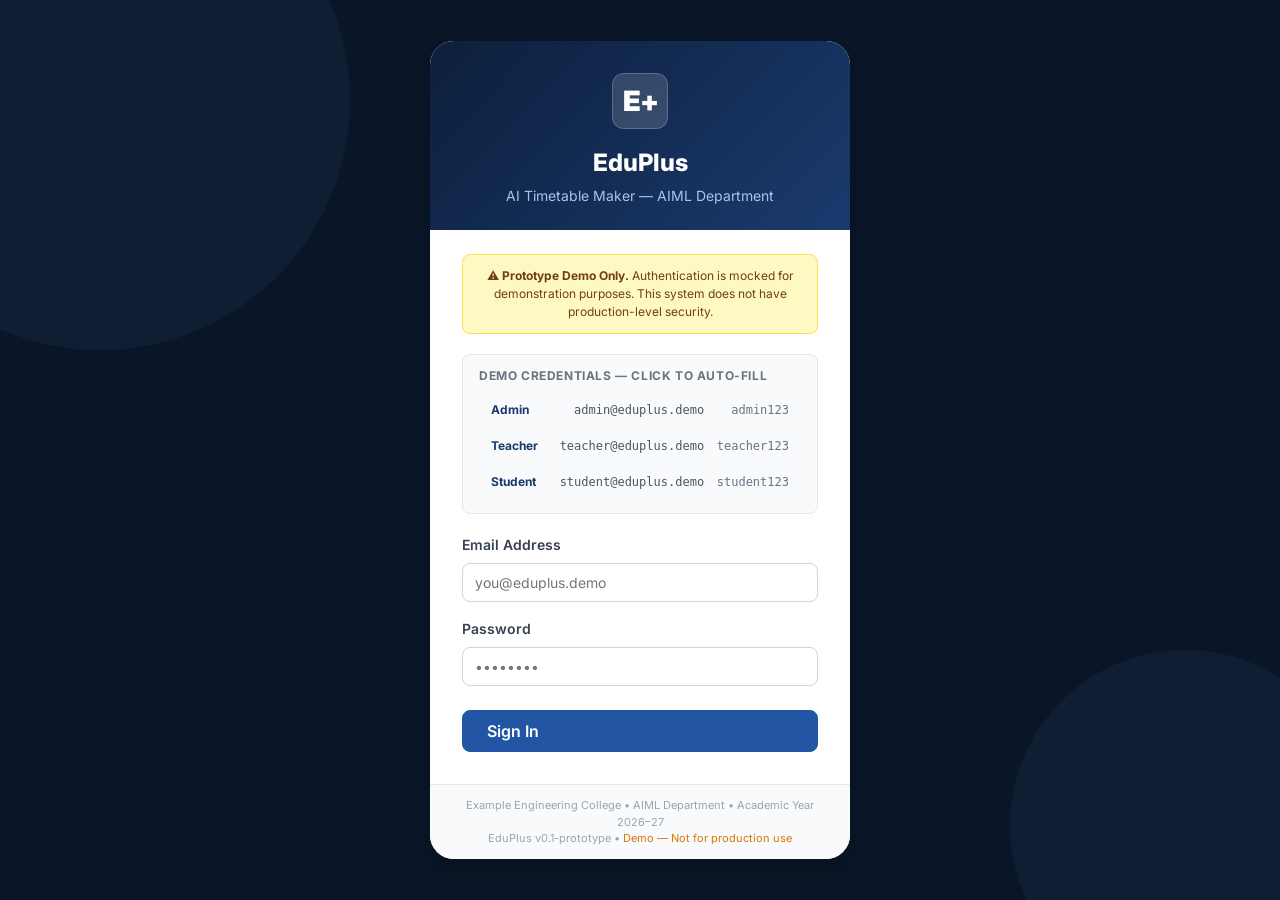
==== index.html @ bc9113ea "feat: initial prototype demo and architectural specification baseline" ====
<!DOCTYPE html>
<html lang="en">
<head>
  <meta charset="UTF-8" />
  <meta name="viewport" content="width=device-width, initial-scale=1.0" />
  <title>EduPlus — AI Timetable Maker | Login</title>
  <meta name="description" content="EduPlus AI Timetable Maker — Sign in to the college timetable management system for AIML Department." />
  <link rel="preconnect" href="https://fonts.googleapis.com" />
  <link rel="preconnect" href="https://fonts.gstatic.com" crossorigin />
  <link href="https://fonts.googleapis.com/css2?family=Inter:wght@400;500;600;700;800&display=swap" rel="stylesheet" />
  <link rel="stylesheet" href="src/css/style.css" />
</head>
<body>

<!-- LOGIN PAGE -->
<main class="login-page" role="main" id="login-page">
  <!-- Background decorative shapes -->
  <div class="login-bg-shape" style="width:500px;height:500px;top:-150px;left:-150px;"></div>
  <div class="login-bg-shape" style="width:350px;height:350px;bottom:-100px;right:-80px;"></div>

  <div class="login-card" role="dialog" aria-label="Sign in to EduPlus">
    <!-- Card header -->
    <div class="login-header">
      <div class="login-logo" aria-hidden="true">E+</div>
      <h1 class="login-title">EduPlus</h1>
      <p class="login-subtitle">AI Timetable Maker &mdash; AIML Department</p>
    </div>

    <!-- Card body -->
    <div class="login-body">
      <!-- Prototype notice -->
      <div class="login-proto-notice" role="note" aria-label="Prototype notice">
        ⚠️ <strong>Prototype Demo Only.</strong> Authentication is mocked for demonstration purposes.
        This system does not have production-level security.
      </div>

      <!-- Demo credential quick-fill -->
      <div class="demo-creds" id="demo-creds-panel">
        <div class="demo-creds-title">Demo Credentials — click to auto-fill</div>
        <div class="demo-cred-row" id="fill-admin" role="button" tabindex="0" aria-label="Auto-fill Admin credentials" onclick="fillCredentials('admin@eduplus.demo','admin123')">
          <span class="demo-cred-role">Admin</span>
          <span class="demo-cred-email">admin@eduplus.demo</span>
          <span class="demo-cred-pass">admin123</span>
        </div>
        <div class="demo-cred-row" id="fill-teacher" role="button" tabindex="0" aria-label="Auto-fill Teacher credentials" onclick="fillCredentials('teacher@eduplus.demo','teacher123')">
          <span class="demo-cred-role">Teacher</span>
          <span class="demo-cred-email">teacher@eduplus.demo</span>
          <span class="demo-cred-pass">teacher123</span>
        </div>
        <div class="demo-cred-row" id="fill-student" role="button" tabindex="0" aria-label="Auto-fill Student credentials" onclick="fillCredentials('student@eduplus.demo','student123')">
          <span class="demo-cred-role">Student</span>
          <span class="demo-cred-email">student@eduplus.demo</span>
          <span class="demo-cred-pass">student123</span>
        </div>
      </div>

      <!-- Login form -->
      <form id="login-form" novalidate>
        <div class="form-group" style="margin-bottom: 16px;">
          <label class="form-label" for="email-input">Email Address</label>
          <input
            class="form-input"
            type="email"
            id="email-input"
            name="email"
            placeholder="you@eduplus.demo"
            autocomplete="username"
            required
            aria-describedby="email-error"
          />
          <span class="form-error hidden" id="email-error" aria-live="polite"></span>
        </div>

        <div class="form-group" style="margin-bottom: 24px;">
          <label class="form-label" for="password-input">Password</label>
          <input
            class="form-input"
            type="password"
            id="password-input"
            name="password"
            placeholder="••••••••"
            autocomplete="current-password"
            required
            aria-describedby="password-error"
          />
          <span class="form-error hidden" id="password-error" aria-live="polite"></span>
        </div>

        <div id="login-error" class="alert alert-error hidden" role="alert" style="margin-bottom: 16px;">
          <span class="alert-icon">✕</span>
          <span id="login-error-text">Invalid email or password.</span>
        </div>

        <button class="btn btn-primary btn-lg w-full" type="submit" id="login-btn">
          <span id="login-btn-text">Sign In</span>
          <span id="login-btn-spinner" class="spinner hidden">⟳</span>
        </button>
      </form>
    </div>

    <!-- Card footer -->
    <div class="card-footer" style="text-align: center; padding: 12px 32px;">
      <p style="font-size: 11px; color: var(--gray-400); line-height: 1.5;">
        Example Engineering College &bull; AIML Department &bull; Academic Year 2026–27<br />
        EduPlus v0.1-prototype &bull; <span style="color: var(--warning-500);">Demo — Not for production use</span>
      </p>
    </div>
  </div>
</main>

<!-- Toast container -->
<div class="toast-container" id="toast-container" aria-live="polite" aria-atomic="true"></div>

<!-- Scripts -->
<script src="src/data/mockData.js"></script>
<script>
"use strict";

// ─── CREDENTIAL AUTO-FILL ─────────────────────────────────────────────────────
function fillCredentials(email, password) {
  document.getElementById('email-input').value = email;
  document.getElementById('password-input').value = password;
  document.getElementById('email-input').dispatchEvent(new Event('input'));
  document.getElementById('password-input').dispatchEvent(new Event('input'));
}

// Keyboard support for demo-cred rows
document.querySelectorAll('.demo-cred-row').forEach(row => {
  row.addEventListener('keypress', e => {
    if (e.key === 'Enter' || e.key === ' ') row.click();
  });
});

// ─── TOAST ───────────────────────────────────────────────────────────────────
function showToast(message, type = 'info') {
  const container = document.getElementById('toast-container');
  const toast = document.createElement('div');
  toast.className = `toast toast-${type}`;
  toast.setAttribute('role', 'alert');
  const icons = { success: '✓', error: '✕', info: 'ℹ', warning: '⚠' };
  toast.innerHTML = `<span>${icons[type] || 'ℹ'}</span><span>${message}</span>`;
  container.appendChild(toast);
  requestAnimationFrame(() => toast.classList.add('show'));
  setTimeout(() => {
    toast.classList.remove('show');
    setTimeout(() => toast.remove(), 350);
  }, 3500);
}

// ─── LOGIN FORM SUBMISSION ─────────────────────────────────────────────────────
const loginForm = document.getElementById('login-form');

loginForm.addEventListener('submit', function (e) {
  e.preventDefault();
  clearErrors();

  const email    = document.getElementById('email-input').value.trim();
  const password = document.getElementById('password-input').value;
  let valid = true;

  if (!email) {
    showFieldError('email-error', 'Email address is required.');
    valid = false;
  } else if (!email.includes('@')) {
    showFieldError('email-error', 'Enter a valid email address.');
    valid = false;
  }
  if (!password) {
    showFieldError('password-error', 'Password is required.');
    valid = false;
  }
  if (!valid) return;

  // Simulate async login
  setLoading(true);
  setTimeout(() => {
    const user = window.EduPlusData.DEMO_USERS.find(
      u => u.email === email && u.password === password
    );

    setLoading(false);

    if (!user) {
      document.getElementById('login-error').classList.remove('hidden');
      document.getElementById('login-error-text').textContent =
        'Invalid email or password. Use one of the demo credentials above.';
      return;
    }

    // Store mock session in sessionStorage
    sessionStorage.setItem('eduplus_user', JSON.stringify(user));
    showToast(`Welcome, ${user.name}! Redirecting…`, 'success');

    setTimeout(() => {
      const routes = {
        admin:   'admin.html',
        teacher: 'teacher.html',
        student: 'student.html',
      };
      window.location.href = routes[user.role] || 'index.html';
    }, 800);
  }, 700);
});

function showFieldError(id, msg) {
  const el = document.getElementById(id);
  el.textContent = msg;
  el.classList.remove('hidden');
}
function clearErrors() {
  ['email-error', 'password-error', 'login-error'].forEach(id => {
    const el = document.getElementById(id);
    if (el) { el.classList.add('hidden'); el.textContent = ''; }
  });
}
function setLoading(loading) {
  const btn     = document.getElementById('login-btn');
  const btnText = document.getElementById('login-btn-text');
  const spinner = document.getElementById('login-btn-spinner');
  btn.disabled = loading;
  btnText.textContent = loading ? 'Signing in…' : 'Sign In';
  spinner.classList.toggle('hidden', !loading);
}

// ─── REDIRECT IF ALREADY LOGGED IN ────────────────────────────────────────────
const existingUser = sessionStorage.getItem('eduplus_user');
if (existingUser) {
  try {
    const u = JSON.parse(existingUser);
    const routes = { admin: 'admin.html', teacher: 'teacher.html', student: 'student.html' };
    if (routes[u.role]) window.location.href = routes[u.role];
  } catch (_) { sessionStorage.removeItem('eduplus_user'); }
}
</script>
</body>
</html>
---- src/css/style.css ----
/**
 * style.css — EduPlus AI Timetable Maker
 * Design system: Professional academic SaaS — dark sidebar, clean content area
 * Font: Inter (Google Fonts)
 */

/* ─── RESET & BASE ────────────────────────────────────────────────────────── */
*, *::before, *::after { box-sizing: border-box; margin: 0; padding: 0; }

:root {
  /* Brand palette */
  --brand-900: #0a1628;
  --brand-800: #0d1f3c;
  --brand-700: #112850;
  --brand-600: #1a3a6e;
  --brand-500: #2255a4;
  --brand-400: #3b71ca;
  --brand-300: #6697d9;
  --brand-200: #a8c4ed;
  --brand-100: #dce8f8;
  --brand-50:  #f0f6ff;

  /* Accent */
  --accent-500: #7c3aed;
  --accent-400: #9461f7;
  --accent-300: #b48ef9;

  /* Semantic colours */
  --success-500: #059669;
  --success-100: #d1fae5;
  --warning-500: #d97706;
  --warning-100: #fef3c7;
  --error-500:   #dc2626;
  --error-100:   #fee2e2;
  --info-500:    #0284c7;
  --info-100:    #e0f2fe;

  /* Neutrals */
  --gray-900: #111827;
  --gray-800: #1f2937;
  --gray-700: #374151;
  --gray-600: #4b5563;
  --gray-500: #6b7280;
  --gray-400: #9ca3af;
  --gray-300: #d1d5db;
  --gray-200: #e5e7eb;
  --gray-100: #f3f4f6;
  --gray-50:  #f9fafb;
  --white:    #ffffff;

  /* Layout */
  --sidebar-width: 240px;
  --header-height: 64px;
  --content-max: 1400px;

  /* Spacing scale */
  --sp-1: 4px;  --sp-2: 8px;   --sp-3: 12px;  --sp-4: 16px;
  --sp-5: 20px; --sp-6: 24px;  --sp-8: 32px;  --sp-10: 40px;
  --sp-12: 48px; --sp-16: 64px;

  /* Typography */
  --font-sans: 'Inter', system-ui, -apple-system, sans-serif;
  --font-mono: 'JetBrains Mono', 'Fira Code', monospace;
  --text-xs: 0.75rem;   --text-sm: 0.875rem; --text-base: 1rem;
  --text-lg: 1.125rem;  --text-xl: 1.25rem;  --text-2xl: 1.5rem;
  --text-3xl: 1.875rem; --text-4xl: 2.25rem;
  --leading-tight: 1.25; --leading-snug: 1.375; --leading-normal: 1.5;

  /* Shadows */
  --shadow-xs: 0 1px 2px rgba(0,0,0,0.08);
  --shadow-sm: 0 1px 3px rgba(0,0,0,0.10), 0 1px 2px rgba(0,0,0,0.06);
  --shadow-md: 0 4px 6px rgba(0,0,0,0.07), 0 2px 4px rgba(0,0,0,0.06);
  --shadow-lg: 0 10px 15px rgba(0,0,0,0.10), 0 4px 6px rgba(0,0,0,0.05);
  --shadow-xl: 0 20px 25px rgba(0,0,0,0.12), 0 10px 10px rgba(0,0,0,0.04);

  /* Radii */
  --radius-sm: 4px;  --radius-md: 8px;  --radius-lg: 12px;
  --radius-xl: 16px; --radius-2xl: 24px; --radius-full: 9999px;

  /* Transitions */
  --transition-fast: 120ms ease;
  --transition-base: 200ms ease;
  --transition-slow: 300ms ease;
}

html { font-size: 16px; scroll-behavior: smooth; }
body {
  font-family: var(--font-sans);
  font-size: var(--text-base);
  line-height: var(--leading-normal);
  color: var(--gray-900);
  background: var(--gray-50);
  -webkit-font-smoothing: antialiased;
}
a { color: inherit; text-decoration: none; }
button { font-family: inherit; cursor: pointer; border: none; background: none; }
input, select, textarea { font-family: inherit; }
ul, ol { list-style: none; }
img { max-width: 100%; display: block; }

/* ─── UTILITY CLASSES ────────────────────────────────────────────────────── */
.sr-only { position: absolute; width: 1px; height: 1px; overflow: hidden; clip: rect(0,0,0,0); white-space: nowrap; }
.flex   { display: flex; }
.grid   { display: grid; }
.hidden { display: none !important; }
.text-center { text-align: center; }
.text-right  { text-align: right; }
.font-semibold { font-weight: 600; }
.font-bold     { font-weight: 700; }
.text-sm  { font-size: var(--text-sm); }
.text-xs  { font-size: var(--text-xs); }
.text-lg  { font-size: var(--text-lg); }
.text-xl  { font-size: var(--text-xl); }
.text-2xl { font-size: var(--text-2xl); }
.text-muted { color: var(--gray-500); }
.truncate { overflow: hidden; text-overflow: ellipsis; white-space: nowrap; }
.w-full { width: 100%; }

/* ─── BADGES ──────────────────────────────────────────────────────────────── */
.badge {
  display: inline-flex; align-items: center; gap: 4px;
  padding: 2px 8px; border-radius: var(--radius-full);
  font-size: var(--text-xs); font-weight: 600; line-height: 1.6;
  letter-spacing: 0.02em;
}
.badge-success { background: var(--success-100); color: var(--success-500); }
.badge-warning { background: var(--warning-100); color: var(--warning-500); }
.badge-error   { background: var(--error-100);   color: var(--error-500); }
.badge-info    { background: var(--info-100);    color: var(--info-500); }
.badge-brand   { background: var(--brand-100);   color: var(--brand-600); }
.badge-neutral { background: var(--gray-200);    color: var(--gray-700); }
.badge-mock {
  background: #fef9c3; color: #854d0e;
  border: 1px solid #fde047;
}

/* ─── ALERTS ──────────────────────────────────────────────────────────────── */
.alert {
  display: flex; align-items: flex-start; gap: var(--sp-3);
  padding: var(--sp-3) var(--sp-4); border-radius: var(--radius-md);
  border-left: 4px solid; font-size: var(--text-sm); line-height: 1.5;
}
.alert-warning { background: var(--warning-100); border-color: var(--warning-500); color: #78350f; }
.alert-error   { background: var(--error-100);   border-color: var(--error-500);   color: #7f1d1d; }
.alert-info    { background: var(--info-100);     border-color: var(--info-500);    color: #0c4a6e; }
.alert-success { background: var(--success-100);  border-color: var(--success-500); color: #064e3b; }
.alert-icon { flex-shrink: 0; font-size: var(--text-base); margin-top: 1px; }

/* ─── BUTTONS ─────────────────────────────────────────────────────────────── */
.btn {
  display: inline-flex; align-items: center; gap: var(--sp-2);
  padding: var(--sp-2) var(--sp-4); border-radius: var(--radius-md);
  font-size: var(--text-sm); font-weight: 600; line-height: 1;
  transition: all var(--transition-fast); white-space: nowrap;
  border: 1px solid transparent;
}
.btn-sm { padding: 6px 12px; font-size: var(--text-xs); }
.btn-lg { padding: 12px 24px; font-size: var(--text-base); }
.btn-primary {
  background: var(--brand-500); color: var(--white);
  border-color: var(--brand-500);
}
.btn-primary:hover { background: var(--brand-600); border-color: var(--brand-600); }
.btn-secondary {
  background: var(--white); color: var(--gray-700);
  border-color: var(--gray-300);
}
.btn-secondary:hover { background: var(--gray-100); border-color: var(--gray-400); }
.btn-danger {
  background: var(--error-500); color: var(--white);
  border-color: var(--error-500);
}
.btn-danger:hover { background: #b91c1c; }
.btn-success {
  background: var(--success-500); color: var(--white);
  border-color: var(--success-500);
}
.btn-success:hover { background: #047857; }
.btn-ghost {
  background: transparent; color: var(--gray-600);
  border-color: transparent;
}
.btn-ghost:hover { background: var(--gray-100); color: var(--gray-900); }
.btn:disabled, .btn[disabled] {
  opacity: 0.45; cursor: not-allowed; pointer-events: none;
}

/* ─── CARDS ───────────────────────────────────────────────────────────────── */
.card {
  background: var(--white); border-radius: var(--radius-lg);
  border: 1px solid var(--gray-200); box-shadow: var(--shadow-sm);
}
.card-header {
  display: flex; align-items: center; justify-content: space-between;
  padding: var(--sp-4) var(--sp-6); border-bottom: 1px solid var(--gray-200);
}
.card-title { font-size: var(--text-base); font-weight: 700; color: var(--gray-900); }
.card-subtitle { font-size: var(--text-xs); color: var(--gray-500); margin-top: 2px; }
.card-body { padding: var(--sp-6); }
.card-footer {
  padding: var(--sp-3) var(--sp-6); border-top: 1px solid var(--gray-200);
  background: var(--gray-50); border-radius: 0 0 var(--radius-lg) var(--radius-lg);
}

/* ─── STAT CARDS ──────────────────────────────────────────────────────────── */
.stat-card {
  background: var(--white); border-radius: var(--radius-lg);
  border: 1px solid var(--gray-200); box-shadow: var(--shadow-sm);
  padding: var(--sp-5) var(--sp-6);
  display: flex; align-items: flex-start; gap: var(--sp-4);
  transition: box-shadow var(--transition-base);
}
.stat-card:hover { box-shadow: var(--shadow-md); }
.stat-icon {
  width: 44px; height: 44px; border-radius: var(--radius-md);
  display: flex; align-items: center; justify-content: center;
  font-size: 20px; flex-shrink: 0;
}
.stat-icon-blue   { background: var(--brand-100);   color: var(--brand-500); }
.stat-icon-purple { background: #f3e8ff;            color: var(--accent-500); }
.stat-icon-green  { background: var(--success-100); color: var(--success-500); }
.stat-icon-amber  { background: var(--warning-100); color: var(--warning-500); }
.stat-icon-red    { background: var(--error-100);   color: var(--error-500); }
.stat-value { font-size: var(--text-3xl); font-weight: 700; color: var(--gray-900); line-height: 1; }
.stat-label { font-size: var(--text-sm); color: var(--gray-500); margin-top: var(--sp-1); }

/* ─── FORM ELEMENTS ──────────────────────────────────────────────────────── */
.form-group { display: flex; flex-direction: column; gap: var(--sp-2); }
.form-label { font-size: var(--text-sm); font-weight: 600; color: var(--gray-700); }
.form-input, .form-select, .form-textarea {
  width: 100%; padding: var(--sp-2) var(--sp-3);
  border: 1px solid var(--gray-300); border-radius: var(--radius-md);
  font-size: var(--text-sm); color: var(--gray-900);
  background: var(--white); transition: border-color var(--transition-fast);
  line-height: var(--leading-normal);
}
.form-input:focus, .form-select:focus, .form-textarea:focus {
  outline: none; border-color: var(--brand-400);
  box-shadow: 0 0 0 3px rgba(34, 85, 164, 0.12);
}
.form-textarea { resize: vertical; min-height: 96px; }
.form-hint { font-size: var(--text-xs); color: var(--gray-500); }
.form-error { font-size: var(--text-xs); color: var(--error-500); }

/* ─── TABLE ──────────────────────────────────────────────────────────────── */
.table-wrapper { overflow-x: auto; border-radius: var(--radius-lg); border: 1px solid var(--gray-200); }
table { width: 100%; border-collapse: collapse; background: var(--white); }
thead { background: var(--gray-50); border-bottom: 1px solid var(--gray-200); }
th { padding: var(--sp-3) var(--sp-4); text-align: left; font-size: var(--text-xs); font-weight: 700; color: var(--gray-500); text-transform: uppercase; letter-spacing: 0.05em; }
td { padding: var(--sp-3) var(--sp-4); font-size: var(--text-sm); color: var(--gray-700); border-bottom: 1px solid var(--gray-100); }
tbody tr:hover { background: var(--brand-50); }
tbody tr:last-child td { border-bottom: none; }

/* ─── SIDEBAR LAYOUT ──────────────────────────────────────────────────────── */
.app-layout { display: flex; min-height: 100vh; }

.sidebar {
  width: var(--sidebar-width); flex-shrink: 0;
  background: var(--brand-900); color: var(--white);
  display: flex; flex-direction: column;
  position: fixed; top: 0; left: 0; height: 100vh;
  z-index: 100; transition: width var(--transition-slow);
  overflow: hidden;
}
.sidebar-logo {
  padding: var(--sp-4) var(--sp-5);
  border-bottom: 1px solid rgba(255,255,255,0.08);
  display: flex; align-items: center; gap: var(--sp-3);
  height: var(--header-height);
}
.sidebar-logo-icon {
  width: 36px; height: 36px; border-radius: var(--radius-md);
  background: var(--brand-500); display: flex; align-items: center;
  justify-content: center; font-size: 18px; font-weight: 800;
  color: var(--white); letter-spacing: -1px; flex-shrink: 0;
}
.sidebar-logo-text { line-height: 1.2; }
.sidebar-logo-name { font-size: var(--text-sm); font-weight: 800; letter-spacing: -0.01em; }
.sidebar-logo-sub  { font-size: var(--text-xs); color: var(--brand-300); }

.sidebar-nav { flex: 1; overflow-y: auto; padding: var(--sp-3) 0; }
.nav-section-label {
  padding: var(--sp-4) var(--sp-5) var(--sp-2);
  font-size: 10px; font-weight: 700; text-transform: uppercase;
  letter-spacing: 0.08em; color: var(--brand-300); opacity: 0.6;
}
.nav-item {
  display: flex; align-items: center; gap: var(--sp-3);
  padding: var(--sp-2) var(--sp-5); margin: 1px var(--sp-2);
  border-radius: var(--radius-md); font-size: var(--text-sm);
  font-weight: 500; color: rgba(255,255,255,0.7);
  cursor: pointer; transition: all var(--transition-fast);
}
.nav-item:hover { background: rgba(255,255,255,0.08); color: var(--white); }
.nav-item.active { background: var(--brand-500); color: var(--white); }
.nav-item-icon { font-size: 16px; width: 20px; text-align: center; flex-shrink: 0; }
.nav-item-badge {
  margin-left: auto; background: var(--error-500);
  color: var(--white); font-size: 10px; font-weight: 700;
  padding: 1px 6px; border-radius: var(--radius-full); min-width: 18px;
  text-align: center;
}

.sidebar-footer {
  padding: var(--sp-3) var(--sp-4);
  border-top: 1px solid rgba(255,255,255,0.08);
}
.sidebar-user {
  display: flex; align-items: center; gap: var(--sp-3);
  padding: var(--sp-2) var(--sp-2); border-radius: var(--radius-md);
  transition: background var(--transition-fast);
}
.sidebar-user:hover { background: rgba(255,255,255,0.08); }
.sidebar-avatar {
  width: 34px; height: 34px; border-radius: var(--radius-full);
  background: var(--brand-400); display: flex; align-items: center;
  justify-content: center; font-weight: 700; font-size: var(--text-sm);
  color: var(--white); flex-shrink: 0;
}
.sidebar-user-name  { font-size: var(--text-sm); font-weight: 600; color: var(--white); line-height: 1.2; }
.sidebar-user-role  { font-size: var(--text-xs); color: var(--brand-300); }
.sidebar-signout {
  display: flex; align-items: center; gap: var(--sp-2);
  padding: var(--sp-2) var(--sp-2); margin-top: var(--sp-1);
  color: rgba(255,255,255,0.5); font-size: var(--text-xs);
  cursor: pointer; border-radius: var(--radius-sm); width: 100%;
  transition: color var(--transition-fast);
}
.sidebar-signout:hover { color: var(--error-500); }

/* ─── MAIN CONTENT AREA ──────────────────────────────────────────────────── */
.main-content {
  margin-left: var(--sidebar-width); flex: 1;
  display: flex; flex-direction: column; min-height: 100vh;
}
.topbar {
  height: var(--header-height); background: var(--white);
  border-bottom: 1px solid var(--gray-200);
  padding: 0 var(--sp-8); display: flex; align-items: center;
  justify-content: space-between; position: sticky; top: 0; z-index: 50;
  box-shadow: var(--shadow-xs);
}
.topbar-title { font-size: var(--text-lg); font-weight: 700; color: var(--gray-900); }
.topbar-subtitle { font-size: var(--text-sm); color: var(--gray-500); }
.topbar-actions { display: flex; align-items: center; gap: var(--sp-3); }

.page-content { padding: var(--sp-6) var(--sp-8); flex: 1; max-width: var(--content-max); width: 100%; }

/* ─── PROTOTYPE NOTICE BANNER ──────────────────────────────────────────────── */
.proto-banner {
  background: #fef9c3; border: 1px solid #fde047;
  border-radius: var(--radius-md); padding: var(--sp-3) var(--sp-5);
  display: flex; align-items: center; gap: var(--sp-3);
  font-size: var(--text-sm); color: #713f12; margin-bottom: var(--sp-6);
}
.proto-banner strong { font-weight: 700; }

/* ─── SECTION HEADER ──────────────────────────────────────────────────────── */
.section-header {
  display: flex; align-items: center; justify-content: space-between;
  margin-bottom: var(--sp-5);
}
.section-title { font-size: var(--text-xl); font-weight: 700; color: var(--gray-900); }
.section-desc  { font-size: var(--text-sm); color: var(--gray-500); margin-top: 2px; }

/* ─── GRID LAYOUTS ─────────────────────────────────────────────────────────── */
.grid-cols-4 { grid-template-columns: repeat(4, 1fr); gap: var(--sp-4); }
.grid-cols-3 { grid-template-columns: repeat(3, 1fr); gap: var(--sp-4); }
.grid-cols-2 { grid-template-columns: repeat(2, 1fr); gap: var(--sp-4); }
.grid-content { grid-template-columns: 1fr 380px; gap: var(--sp-6); }

/* ─── TIMETABLE GRID ──────────────────────────────────────────────────────── */
.tt-wrapper { overflow-x: auto; }
.tt-grid {
  display: grid;
  grid-template-columns: 110px repeat(5, 1fr);
  gap: 3px; min-width: 800px;
  background: var(--gray-200); border-radius: var(--radius-lg);
  overflow: hidden; border: 1px solid var(--gray-200);
}
.tt-header-cell {
  background: var(--brand-800); color: var(--white);
  padding: var(--sp-3) var(--sp-2); text-align: center;
  font-size: var(--text-xs); font-weight: 700; letter-spacing: 0.03em;
  text-transform: uppercase;
}
.tt-time-cell {
  background: var(--gray-50); color: var(--gray-600);
  padding: var(--sp-2) var(--sp-3); font-size: var(--text-xs);
  font-weight: 600; display: flex; align-items: center;
  border-right: 1px solid var(--gray-200);
}
.tt-cell {
  background: var(--white); min-height: 68px;
  padding: 4px; display: flex; align-items: stretch;
}
.tt-cell.lunch-cell {
  background: repeating-linear-gradient(45deg, var(--gray-50), var(--gray-50) 6px, var(--gray-100) 6px, var(--gray-100) 12px);
}
.tt-session {
  flex: 1; border-radius: var(--radius-sm); padding: 6px 8px;
  display: flex; flex-direction: column; cursor: pointer;
  transition: transform var(--transition-fast), box-shadow var(--transition-fast);
  min-height: 58px; overflow: hidden;
}
.tt-session:hover { transform: scale(1.01); box-shadow: var(--shadow-md); z-index: 5; position: relative; }
.tt-session-type { font-size: 9px; font-weight: 700; text-transform: uppercase; letter-spacing: 0.05em; opacity: 0.75; }
.tt-session-code { font-size: var(--text-xs); font-weight: 700; line-height: 1.2; margin-top: 2px; }
.tt-session-teacher { font-size: 10px; margin-top: 2px; opacity: 0.8; }
.tt-session-room   { font-size: 10px; opacity: 0.7; }

/* Session type colours */
.session-lecture  { background: #dbeafe; color: #1e40af; border-left: 3px solid #3b82f6; }
.session-tutorial { background: #fce7f3; color: #9d174d; border-left: 3px solid #ec4899; }
.session-practical { background: #d1fae5; color: #065f46; border-left: 3px solid #10b981; }
.session-elective { background: #f3e8ff; color: #5b21b6; border-left: 3px solid #8b5cf6; }
.session-conflict  { background: #fee2e2; color: #7f1d1d; border-left: 3px solid #ef4444; border: 2px solid #ef4444; }

.tt-lunch-label {
  display: flex; align-items: center; justify-content: center;
  font-size: var(--text-xs); font-weight: 600; color: var(--gray-500);
  font-style: italic; flex: 1;
}

/* ─── FILTER BAR ──────────────────────────────────────────────────────────── */
.filter-bar {
  display: flex; align-items: center; gap: var(--sp-3);
  padding: var(--sp-3) var(--sp-4); background: var(--white);
  border: 1px solid var(--gray-200); border-radius: var(--radius-lg);
  margin-bottom: var(--sp-4); flex-wrap: wrap;
}
.filter-label { font-size: var(--text-xs); font-weight: 700; color: var(--gray-500); text-transform: uppercase; letter-spacing: 0.05em; white-space: nowrap; }
.filter-select {
  padding: 6px 10px; border: 1px solid var(--gray-200); border-radius: var(--radius-md);
  font-size: var(--text-sm); color: var(--gray-700); background: var(--gray-50);
  cursor: pointer;
}
.filter-select:focus { outline: none; border-color: var(--brand-400); }

/* ─── CONFLICT PANEL ──────────────────────────────────────────────────────── */
.conflict-item {
  padding: var(--sp-4); border-radius: var(--radius-md);
  border: 1px solid; margin-bottom: var(--sp-3); cursor: pointer;
  transition: box-shadow var(--transition-fast);
}
.conflict-item:hover { box-shadow: var(--shadow-md); }
.conflict-error   { background: var(--error-100);   border-color: #fca5a5; }
.conflict-warning { background: var(--warning-100); border-color: #fcd34d; }
.conflict-header  { display: flex; align-items: flex-start; justify-content: space-between; gap: var(--sp-3); }
.conflict-title   { font-size: var(--text-sm); font-weight: 700; color: var(--gray-900); }
.conflict-desc    { font-size: var(--text-xs); color: var(--gray-600); margin-top: var(--sp-2); line-height: 1.5; }
.conflict-rule    { font-size: 10px; font-weight: 700; color: var(--gray-400); letter-spacing: 0.05em; font-family: var(--font-mono); margin-top: var(--sp-1); }

/* ─── REQUEST / NOTIFICATION LIST ────────────────────────────────────────── */
.request-item {
  padding: var(--sp-4) var(--sp-5); border-bottom: 1px solid var(--gray-100);
  display: flex; gap: var(--sp-3); align-items: flex-start;
}
.request-item:last-child { border-bottom: none; }
.request-dot {
  width: 10px; height: 10px; border-radius: var(--radius-full);
  flex-shrink: 0; margin-top: 5px;
}
.dot-pending  { background: var(--warning-500); }
.dot-approved { background: var(--success-500); }
.dot-rejected { background: var(--error-500); }
.request-type-badge { font-size: 10px; font-weight: 700; text-transform: uppercase; letter-spacing: 0.05em; }
.request-subject    { font-size: var(--text-sm); font-weight: 600; color: var(--gray-900); margin-top: 2px; }
.request-details    { font-size: var(--text-xs); color: var(--gray-500); margin-top: 3px; line-height: 1.5; }
.request-meta       { font-size: 10px; color: var(--gray-400); margin-top: var(--sp-2); display: flex; gap: var(--sp-3); }

/* ─── TABS ────────────────────────────────────────────────────────────────── */
.tabs { display: flex; border-bottom: 2px solid var(--gray-200); margin-bottom: var(--sp-5); }
.tab-btn {
  padding: var(--sp-3) var(--sp-5); font-size: var(--text-sm); font-weight: 600;
  color: var(--gray-500); cursor: pointer; border-bottom: 2px solid transparent;
  margin-bottom: -2px; transition: all var(--transition-fast);
}
.tab-btn:hover { color: var(--brand-500); }
.tab-btn.active { color: var(--brand-500); border-bottom-color: var(--brand-500); }
.tab-panel { display: none; }
.tab-panel.active { display: block; }

/* ─── MODAL ──────────────────────────────────────────────────────────────── */
.modal-backdrop {
  position: fixed; inset: 0; background: rgba(0,0,0,0.5);
  z-index: 200; display: flex; align-items: center; justify-content: center;
  opacity: 0; pointer-events: none; transition: opacity var(--transition-base);
}
.modal-backdrop.open { opacity: 1; pointer-events: all; }
.modal {
  background: var(--white); border-radius: var(--radius-xl);
  box-shadow: var(--shadow-xl); max-width: 560px; width: 90%;
  max-height: 85vh; overflow-y: auto;
  transform: translateY(20px) scale(0.97);
  transition: transform var(--transition-base);
}
.modal-backdrop.open .modal { transform: translateY(0) scale(1); }
.modal-header {
  padding: var(--sp-5) var(--sp-6); border-bottom: 1px solid var(--gray-200);
  display: flex; align-items: center; justify-content: space-between;
}
.modal-title { font-size: var(--text-lg); font-weight: 700; }
.modal-close {
  width: 32px; height: 32px; display: flex; align-items: center;
  justify-content: center; border-radius: var(--radius-md);
  color: var(--gray-500); cursor: pointer; font-size: 18px;
  transition: background var(--transition-fast);
}
.modal-close:hover { background: var(--gray-100); color: var(--gray-900); }
.modal-body { padding: var(--sp-5) var(--sp-6); }
.modal-footer {
  padding: var(--sp-4) var(--sp-6); border-top: 1px solid var(--gray-200);
  display: flex; justify-content: flex-end; gap: var(--sp-3);
  background: var(--gray-50); border-radius: 0 0 var(--radius-xl) var(--radius-xl);
}

/* ─── TOAST NOTIFICATION ─────────────────────────────────────────────────── */
.toast-container { position: fixed; bottom: var(--sp-6); right: var(--sp-6); z-index: 300; display: flex; flex-direction: column; gap: var(--sp-2); }
.toast {
  padding: var(--sp-3) var(--sp-5); border-radius: var(--radius-md);
  box-shadow: var(--shadow-lg); font-size: var(--text-sm); font-weight: 500;
  max-width: 380px; display: flex; align-items: center; gap: var(--sp-3);
  transform: translateX(120%); transition: transform var(--transition-slow);
  min-width: 280px;
}
.toast.show { transform: translateX(0); }
.toast-success { background: #065f46; color: var(--white); }
.toast-error   { background: #7f1d1d; color: var(--white); }
.toast-info    { background: var(--brand-800); color: var(--white); }
.toast-warning { background: #78350f; color: var(--white); }

/* ─── LEGEND ─────────────────────────────────────────────────────────────── */
.legend { display: flex; gap: var(--sp-4); flex-wrap: wrap; align-items: center; margin-bottom: var(--sp-3); }
.legend-item { display: flex; align-items: center; gap: var(--sp-2); font-size: var(--text-xs); color: var(--gray-600); }
.legend-dot { width: 10px; height: 10px; border-radius: 2px; flex-shrink: 0; }

/* ─── PUBLISH GATE PANEL ──────────────────────────────────────────────────── */
.publish-gate {
  padding: var(--sp-5); border-radius: var(--radius-lg);
  border: 2px dashed var(--error-500); background: var(--error-100);
  display: flex; flex-direction: column; gap: var(--sp-3);
}
.publish-gate-title { font-size: var(--text-sm); font-weight: 700; color: #7f1d1d; }
.publish-gate-reasons { font-size: var(--text-xs); color: #7f1d1d; line-height: 1.7; }
.publish-gate-reasons li::before { content: "✕ "; font-weight: 700; }

/* ─── EMPTY STATE ─────────────────────────────────────────────────────────── */
.empty-state {
  display: flex; flex-direction: column; align-items: center;
  padding: var(--sp-12) var(--sp-6); color: var(--gray-400); text-align: center;
}
.empty-state-icon  { font-size: 40px; margin-bottom: var(--sp-4); }
.empty-state-title { font-size: var(--text-base); font-weight: 600; color: var(--gray-600); }
.empty-state-desc  { font-size: var(--text-sm); color: var(--gray-400); margin-top: var(--sp-2); max-width: 280px; }

/* ─── PROGRESS / STATUS ──────────────────────────────────────────────────── */
.progress-bar { height: 6px; background: var(--gray-200); border-radius: var(--radius-full); overflow: hidden; }
.progress-fill { height: 100%; background: var(--brand-500); border-radius: var(--radius-full); transition: width var(--transition-slow); }

.status-pill {
  display: inline-flex; align-items: center; gap: 5px;
  padding: 3px 10px; border-radius: var(--radius-full);
  font-size: var(--text-xs); font-weight: 700;
}
.status-published { background: var(--success-100); color: var(--success-500); }
.status-draft     { background: var(--info-100);    color: var(--info-500); }
.status-diagnostic { background: var(--error-100); color: var(--error-500); }
.status-pending   { background: var(--warning-100); color: var(--warning-500); }
.status-dot { width: 6px; height: 6px; border-radius: 50%; background: currentColor; }

/* ─── LOGIN PAGE ─────────────────────────────────────────────────────────── */
.login-page {
  min-height: 100vh; background: var(--brand-900);
  display: flex; align-items: center; justify-content: center;
  position: relative; overflow: hidden;
}
.login-bg-shape {
  position: absolute; border-radius: 50%; opacity: 0.06;
  background: var(--brand-300);
}
.login-card {
  background: var(--white); border-radius: var(--radius-2xl);
  box-shadow: var(--shadow-xl); width: 100%; max-width: 420px;
  position: relative; z-index: 1; overflow: hidden;
}
.login-header {
  background: linear-gradient(135deg, var(--brand-800) 0%, var(--brand-600) 100%);
  padding: var(--sp-8) var(--sp-8) var(--sp-6);
  display: flex; flex-direction: column; align-items: center; text-align: center;
}
.login-logo {
  width: 56px; height: 56px; border-radius: var(--radius-lg);
  background: rgba(255,255,255,0.15); backdrop-filter: blur(8px);
  display: flex; align-items: center; justify-content: center;
  font-size: 28px; font-weight: 900; color: var(--white);
  margin-bottom: var(--sp-4); letter-spacing: -1px; border: 1px solid rgba(255,255,255,0.2);
}
.login-title    { font-size: var(--text-2xl); font-weight: 800; color: var(--white); }
.login-subtitle { font-size: var(--text-sm); color: var(--brand-200); margin-top: var(--sp-1); }
.login-body { padding: var(--sp-6) var(--sp-8) var(--sp-8); }
.login-proto-notice {
  background: #fef9c3; border: 1px solid #fde047;
  border-radius: var(--radius-md); padding: var(--sp-3);
  font-size: var(--text-xs); color: #713f12; margin-bottom: var(--sp-5);
  line-height: 1.5; text-align: center;
}
.demo-creds {
  background: var(--gray-50); border: 1px solid var(--gray-200);
  border-radius: var(--radius-md); padding: var(--sp-3) var(--sp-4);
  margin-bottom: var(--sp-5);
}
.demo-creds-title { font-size: var(--text-xs); font-weight: 700; color: var(--gray-500); text-transform: uppercase; letter-spacing: 0.05em; margin-bottom: var(--sp-2); }
.demo-cred-row {
  display: flex; align-items: center; justify-content: space-between;
  padding: var(--sp-2) var(--sp-3); border-radius: var(--radius-sm);
  cursor: pointer; margin-bottom: 2px; transition: background var(--transition-fast);
}
.demo-cred-row:hover { background: var(--brand-50); }
.demo-cred-role { font-size: var(--text-xs); font-weight: 700; color: var(--brand-600); width: 56px; }
.demo-cred-email { font-size: var(--text-xs); color: var(--gray-600); font-family: var(--font-mono); }
.demo-cred-pass  { font-size: var(--text-xs); color: var(--gray-500); font-family: var(--font-mono); }

/* ─── NEXT CLASS CARD ─────────────────────────────────────────────────────── */
.next-class-card {
  background: linear-gradient(135deg, var(--brand-700) 0%, var(--brand-500) 100%);
  border-radius: var(--radius-xl); padding: var(--sp-6);
  color: var(--white); position: relative; overflow: hidden;
  box-shadow: var(--shadow-lg);
}
.next-class-label { font-size: var(--text-xs); font-weight: 700; text-transform: uppercase; letter-spacing: 0.1em; opacity: 0.7; }
.next-class-subject { font-size: var(--text-2xl); font-weight: 800; margin-top: var(--sp-2); line-height: 1.2; }
.next-class-details { font-size: var(--text-sm); opacity: 0.8; margin-top: var(--sp-2); display: flex; flex-direction: column; gap: 4px; }
.next-class-bg { position: absolute; right: -20px; bottom: -20px; opacity: 0.07; font-size: 100px; }

/* ─── TODAY'S CLASS LIST ─────────────────────────────────────────────────── */
.today-class-item {
  display: flex; gap: var(--sp-4); padding: var(--sp-3) 0;
  border-bottom: 1px solid var(--gray-100); align-items: flex-start;
}
.today-class-item:last-child { border-bottom: none; }
.today-class-time {
  font-size: var(--text-xs); font-weight: 700; color: var(--gray-500);
  min-width: 90px; padding-top: 2px; font-family: var(--font-mono);
}
.today-class-info { flex: 1; }
.today-class-name { font-size: var(--text-sm); font-weight: 600; color: var(--gray-900); }
.today-class-sub  { font-size: var(--text-xs); color: var(--gray-500); margin-top: 2px; }

/* ─── ANNOUNCEMENT BANNER ─────────────────────────────────────────────────── */
.announcement {
  padding: var(--sp-3) var(--sp-4); border-radius: var(--radius-md);
  border-left: 4px solid var(--warning-500); background: var(--warning-100);
  font-size: var(--text-sm); color: #78350f; margin-bottom: var(--sp-3);
  display: flex; gap: var(--sp-3); align-items: flex-start;
}
.announcement-cancelled {
  border-left-color: var(--error-500); background: var(--error-100); color: #7f1d1d;
}

/* ─── SCROLLBAR ────────────────────────────────────────────────────────────── */
::-webkit-scrollbar { width: 6px; height: 6px; }
::-webkit-scrollbar-track { background: transparent; }
::-webkit-scrollbar-thumb { background: var(--gray-300); border-radius: 3px; }
::-webkit-scrollbar-thumb:hover { background: var(--gray-400); }

/* ─── SEPARATOR ────────────────────────────────────────────────────────────── */
.divider { height: 1px; background: var(--gray-200); margin: var(--sp-5) 0; }

/* ─── GENERATE BUTTON (animated) ─────────────────────────────────────────── */
.btn-generate {
  background: linear-gradient(135deg, var(--brand-500), var(--accent-500));
  color: var(--white); padding: var(--sp-3) var(--sp-6);
  border-radius: var(--radius-md); font-size: var(--text-sm); font-weight: 700;
  display: inline-flex; align-items: center; gap: var(--sp-2);
  transition: all var(--transition-base); box-shadow: 0 4px 14px rgba(34,85,164,0.3);
}
.btn-generate:hover { box-shadow: 0 6px 20px rgba(34,85,164,0.4); transform: translateY(-1px); }
.btn-generate:active { transform: translateY(0); }
.btn-generate.loading { opacity: 0.8; pointer-events: none; }

@keyframes spin { to { transform: rotate(360deg); } }
.spinner { animation: spin 1s linear infinite; display: inline-block; }

/* ─── SOLVER STATUS CHIP ─────────────────────────────────────────────────── */
.solver-status {
  display: inline-flex; align-items: center; gap: var(--sp-2);
  padding: var(--sp-2) var(--sp-4); border-radius: var(--radius-md);
  font-size: var(--text-sm); font-weight: 600;
  border: 1px solid;
}
.solver-mock    { background: #fef9c3; color: #713f12; border-color: #fde047; }
.solver-feasible { background: var(--success-100); color: var(--success-500); border-color: #6ee7b7; }
.solver-infeasible { background: var(--error-100); color: var(--error-500); border-color: #fca5a5; }

/* ─── VERSION PILL ────────────────────────────────────────────────────────── */
.version-card {
  padding: var(--sp-4); border-radius: var(--radius-md);
  border: 1px solid var(--gray-200); background: var(--white);
  display: flex; align-items: center; gap: var(--sp-4);
  transition: border-color var(--transition-fast);
}
.version-card:hover { border-color: var(--brand-300); }
.version-card.selected { border-color: var(--brand-500); background: var(--brand-50); }
.version-num { font-size: var(--text-xl); font-weight: 800; color: var(--gray-900); }
.version-meta { font-size: var(--text-xs); color: var(--gray-500); line-height: 1.6; }

/* ─── RESPONSIVE ─────────────────────────────────────────────────────────── */
@media (max-width: 1200px) {
  .grid-cols-4 { grid-template-columns: repeat(2, 1fr); }
  .grid-content { grid-template-columns: 1fr; }
}
@media (max-width: 900px) {
  :root { --sidebar-width: 0px; }
  .sidebar { display: none; }
  .main-content { margin-left: 0; }
  .grid-cols-3 { grid-template-columns: repeat(2, 1fr); }
  .page-content { padding: var(--sp-4); }
}
@media (max-width: 600px) {
  .grid-cols-2, .grid-cols-3, .grid-cols-4 { grid-template-columns: 1fr; }
  .topbar { padding: 0 var(--sp-4); }
}
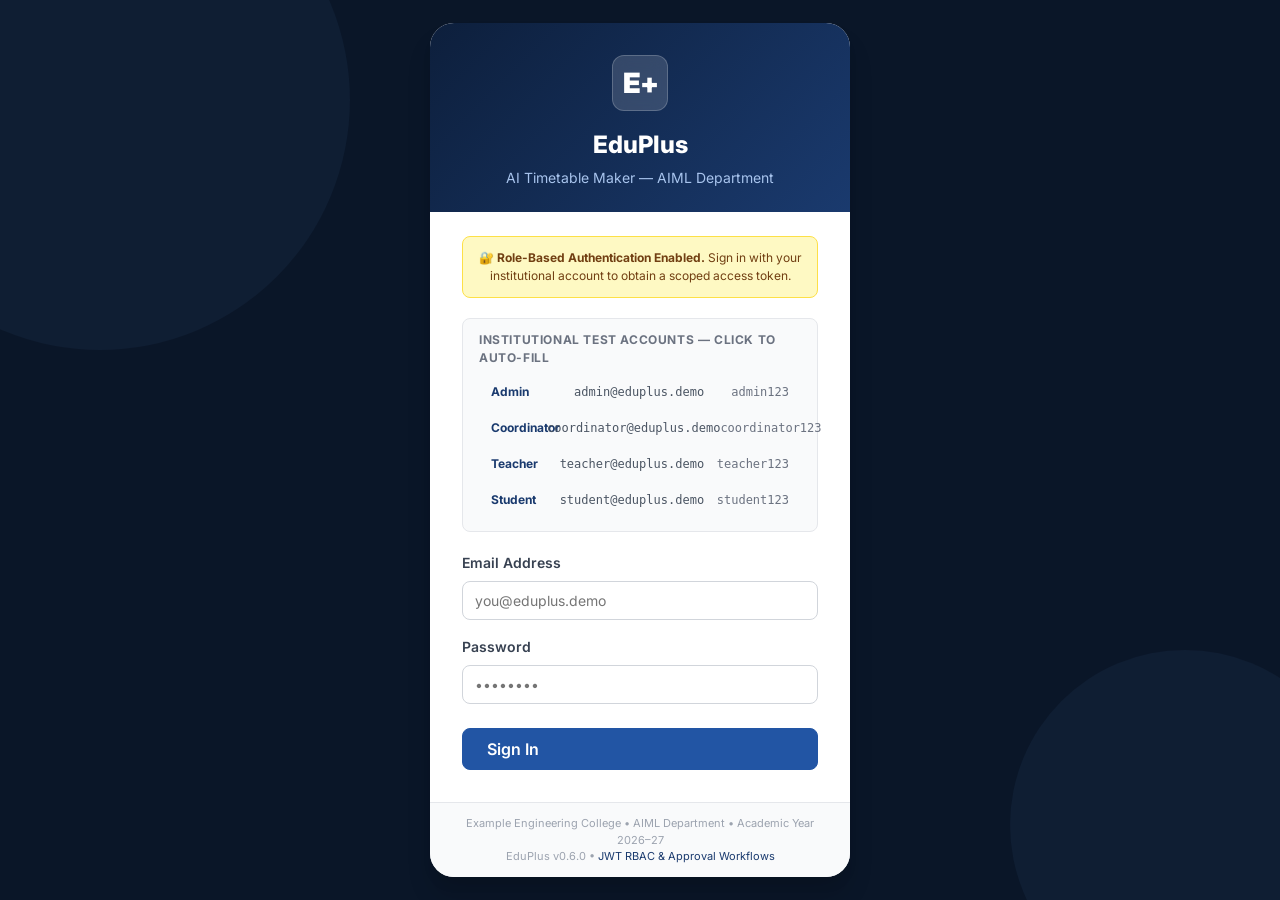
==== commit 33e11347: "feat: add authentication RBAC and timetable approvals" ====
--- a/index.html
+++ b/index.html
@@ -28,19 +28,29 @@
 
     <!-- Card body -->
     <div class="login-body">
-      <!-- Prototype notice -->
-      <div class="login-proto-notice" role="note" aria-label="Prototype notice">
-        ⚠️ <strong>Prototype Demo Only.</strong> Authentication is mocked for demonstration purposes.
-        This system does not have production-level security.
+      <!-- Session status alert (expired / unauthorized) -->
+      <div id="session-alert" class="alert alert-warning hidden" role="alert" style="margin-bottom: 16px;">
+        <span class="alert-icon">⚠</span>
+        <span id="session-alert-text"></span>
+      </div>
+
+      <!-- Auth backend indicator -->
+      <div class="login-proto-notice" role="note" id="auth-mode-notice" aria-label="Authentication mode">
+        🔐 <strong>Role-Based Authentication Enabled.</strong> Sign in with your institutional account to obtain a scoped access token.
       </div>
 
       <!-- Demo credential quick-fill -->
       <div class="demo-creds" id="demo-creds-panel">
-        <div class="demo-creds-title">Demo Credentials — click to auto-fill</div>
+        <div class="demo-creds-title">Institutional Test Accounts — click to auto-fill</div>
         <div class="demo-cred-row" id="fill-admin" role="button" tabindex="0" aria-label="Auto-fill Admin credentials" onclick="fillCredentials('admin@eduplus.demo','admin123')">
           <span class="demo-cred-role">Admin</span>
           <span class="demo-cred-email">admin@eduplus.demo</span>
           <span class="demo-cred-pass">admin123</span>
+        </div>
+        <div class="demo-cred-row" id="fill-coordinator" role="button" tabindex="0" aria-label="Auto-fill Coordinator credentials" onclick="fillCredentials('coordinator@eduplus.demo','coordinator123')">
+          <span class="demo-cred-role">Coordinator</span>
+          <span class="demo-cred-email">coordinator@eduplus.demo</span>
+          <span class="demo-cred-pass">coordinator123</span>
         </div>
         <div class="demo-cred-row" id="fill-teacher" role="button" tabindex="0" aria-label="Auto-fill Teacher credentials" onclick="fillCredentials('teacher@eduplus.demo','teacher123')">
           <span class="demo-cred-role">Teacher</span>
@@ -102,7 +112,7 @@
     <div class="card-footer" style="text-align: center; padding: 12px 32px;">
       <p style="font-size: 11px; color: var(--gray-400); line-height: 1.5;">
         Example Engineering College &bull; AIML Department &bull; Academic Year 2026–27<br />
-        EduPlus v0.1-prototype &bull; <span style="color: var(--warning-500);">Demo — Not for production use</span>
+        EduPlus v0.6.0 &bull; <span style="color: var(--brand-600);">JWT RBAC &amp; Approval Workflows</span>
       </p>
     </div>
   </div>
@@ -113,8 +123,33 @@
 
 <!-- Scripts -->
 <script src="src/data/mockData.js"></script>
+<script src="src/js/api.js"></script>
 <script>
 "use strict";
+
+const ROLE_ROUTES = {
+  admin:       'admin.html',
+  coordinator: 'admin.html',
+  teacher:     'teacher.html',
+  student:     'student.html',
+};
+
+// ─── SESSION STATUS BANNER (EXPIRED / UNAUTHORIZED) ───────────────────────────
+(function showRedirectReason() {
+  const params = new URLSearchParams(window.location.search);
+  const reason = params.get('reason');
+  const alertEl = document.getElementById('session-alert');
+  const textEl  = document.getElementById('session-alert-text');
+  if (!reason || !alertEl || !textEl) return;
+
+  if (reason === 'session_expired') {
+    textEl.textContent = 'Your session has expired or been signed out. Please sign in again.';
+    alertEl.classList.remove('hidden');
+  } else if (reason === 'unauthorized') {
+    textEl.textContent = 'Access denied: your account does not have permission to view that workspace.';
+    alertEl.classList.remove('hidden');
+  }
+})();
 
 // ─── CREDENTIAL AUTO-FILL ─────────────────────────────────────────────────────
 function fillCredentials(email, password) {
@@ -124,7 +159,6 @@
   document.getElementById('password-input').dispatchEvent(new Event('input'));
 }
 
-// Keyboard support for demo-cred rows
 document.querySelectorAll('.demo-cred-row').forEach(row => {
   row.addEventListener('keypress', e => {
     if (e.key === 'Enter' || e.key === ' ') row.click();
@@ -147,10 +181,10 @@
   }, 3500);
 }
 
-// ─── LOGIN FORM SUBMISSION ─────────────────────────────────────────────────────
+// ─── LOGIN FORM SUBMISSION (REAL BACKEND JWT + OFFLINE FALLBACK) ──────────────
 const loginForm = document.getElementById('login-form');
 
-loginForm.addEventListener('submit', function (e) {
+loginForm.addEventListener('submit', async function (e) {
   e.preventDefault();
   clearErrors();
 
@@ -171,35 +205,42 @@
   }
   if (!valid) return;
 
-  // Simulate async login
   setLoading(true);
-  setTimeout(() => {
-    const user = window.EduPlusData.DEMO_USERS.find(
-      u => u.email === email && u.password === password
-    );
-
-    setLoading(false);
-
-    if (!user) {
+  try {
+    const isLive = window.EduPlusAPI ? await window.EduPlusAPI.isBackendLive() : false;
+
+    if (isLive) {
+      const authData = await window.EduPlusAPI.login(email, password);
+      const user = authData.user;
+      const displayName = user.full_name || user.email;
+      showToast(`Welcome, ${displayName}! Redirecting…`, 'success');
+      setTimeout(() => {
+        window.location.href = ROLE_ROUTES[user.role] || 'index.html';
+      }, 500);
+      return;
+    }
+
+    // Offline prototype demo fallback ONLY when backend is unreachable
+    const mockUsers = (window.EduPlusData && window.EduPlusData.DEMO_USERS) || [];
+    const fallbackUser = mockUsers.find(u => u.email === email && u.password === password);
+    if (!fallbackUser) {
       document.getElementById('login-error').classList.remove('hidden');
       document.getElementById('login-error-text').textContent =
-        'Invalid email or password. Use one of the demo credentials above.';
+        'Backend is offline and credentials do not match demo fallback accounts.';
       return;
     }
-
-    // Store mock session in sessionStorage
-    sessionStorage.setItem('eduplus_user', JSON.stringify(user));
-    showToast(`Welcome, ${user.name}! Redirecting…`, 'success');
-
+    sessionStorage.setItem('eduplus_user', JSON.stringify(fallbackUser));
+    showToast(`Offline Demo Mode: Welcome, ${fallbackUser.name}!`, 'warning');
     setTimeout(() => {
-      const routes = {
-        admin:   'admin.html',
-        teacher: 'teacher.html',
-        student: 'student.html',
-      };
-      window.location.href = routes[user.role] || 'index.html';
-    }, 800);
-  }, 700);
+      window.location.href = ROLE_ROUTES[fallbackUser.role] || 'index.html';
+    }, 500);
+  } catch (err) {
+    document.getElementById('login-error').classList.remove('hidden');
+    document.getElementById('login-error-text').textContent =
+      err.message || 'Invalid email or password.';
+  } finally {
+    setLoading(false);
+  }
 });
 
 function showFieldError(id, msg) {
@@ -222,15 +263,31 @@
   spinner.classList.toggle('hidden', !loading);
 }
 
-// ─── REDIRECT IF ALREADY LOGGED IN ────────────────────────────────────────────
-const existingUser = sessionStorage.getItem('eduplus_user');
-if (existingUser) {
+// ─── REDIRECT IF ALREADY AUTHENTICATED ────────────────────────────────────────
+(async function checkExistingSession() {
+  const params = new URLSearchParams(window.location.search);
+  if (params.get('reason')) return; // Do not auto-redirect away from alert banner
+
+  const existingUser = sessionStorage.getItem('eduplus_user');
+  const existingToken = sessionStorage.getItem('eduplus_token');
+  if (!existingUser) return;
+
   try {
     const u = JSON.parse(existingUser);
-    const routes = { admin: 'admin.html', teacher: 'teacher.html', student: 'student.html' };
-    if (routes[u.role]) window.location.href = routes[u.role];
-  } catch (_) { sessionStorage.removeItem('eduplus_user'); }
-}
+    if (existingToken && window.EduPlusAPI) {
+      const isLive = await window.EduPlusAPI.isBackendLive();
+      if (isLive) {
+        const me = await window.EduPlusAPI.getMe();
+        window.EduPlusAPI.setStoredAuth(existingToken, me);
+        if (ROLE_ROUTES[me.role]) window.location.href = ROLE_ROUTES[me.role];
+        return;
+      }
+    }
+    if (ROLE_ROUTES[u.role]) window.location.href = ROLE_ROUTES[u.role];
+  } catch (_) {
+    if (window.EduPlusAPI) window.EduPlusAPI.clearStoredAuth();
+  }
+})();
 </script>
 </body>
 </html>
--- a/src/css/style.css
+++ b/src/css/style.css
@@ -25,6 +25,15 @@
   --accent-400: #9461f7;
   --accent-300: #b48ef9;
 
+  /* Secondary Accent — Institutional Orange (used sparingly for subtle accents, badges, warnings) */
+  --orange-600: #c2410c;
+  --orange-500: #ea580c;
+  --orange-400: #f97316;
+  --orange-300: #fdba74;
+  --orange-200: #fed7aa;
+  --orange-100: #ffedd5;
+  --orange-50:  #fff7ed;
+
   /* Semantic colours */
   --success-500: #059669;
   --success-100: #d1fae5;
@@ -89,7 +98,7 @@
   font-size: var(--text-base);
   line-height: var(--leading-normal);
   color: var(--gray-900);
-  background: var(--gray-50);
+  background: var(--white);
   -webkit-font-smoothing: antialiased;
 }
 a { color: inherit; text-decoration: none; }
@@ -129,10 +138,23 @@
 .badge-info    { background: var(--info-100);    color: var(--info-500); }
 .badge-brand   { background: var(--brand-100);   color: var(--brand-600); }
 .badge-neutral { background: var(--gray-200);    color: var(--gray-700); }
+.badge-orange  { background: var(--orange-100);  color: var(--orange-600); border: 1px solid var(--orange-200); }
+.badge-live    { background: #ecfdf5; color: #047857; border: 1px solid #a7f3d0; font-weight: 700; }
+.badge-offline { background: var(--orange-100); color: var(--orange-600); border: 1px solid var(--orange-200); }
+.badge-repair  { background: var(--orange-100); color: var(--orange-600); border: 1px solid var(--orange-300); }
 .badge-mock {
   background: #fef9c3; color: #854d0e;
   border: 1px solid #fde047;
 }
+
+/* ─── DIFF & COMPARISON STYLES ───────────────────────────────────────────── */
+.diff-badge { font-family: var(--font-mono); font-size: 11px; padding: 2px 6px; border-radius: var(--radius-sm); font-weight: 700; }
+.diff-added   { background: #dcfce7; color: #15803d; border: 1px solid #86efac; }
+.diff-removed { background: #fee2e2; color: #b91c1c; border: 1px solid #fca5a5; }
+.diff-moved   { background: #eff6ff; color: #1d4ed8; border: 1px solid #93c5fd; }
+.diff-same    { background: #f3f4f6; color: #4b5563; border: 1px solid #e5e7eb; }
+.btn-orange   { background: var(--orange-500); color: var(--white); border: 1px solid var(--orange-600); }
+.btn-orange:hover { background: var(--orange-600); }
 
 /* ─── ALERTS ──────────────────────────────────────────────────────────────── */
 .alert {
